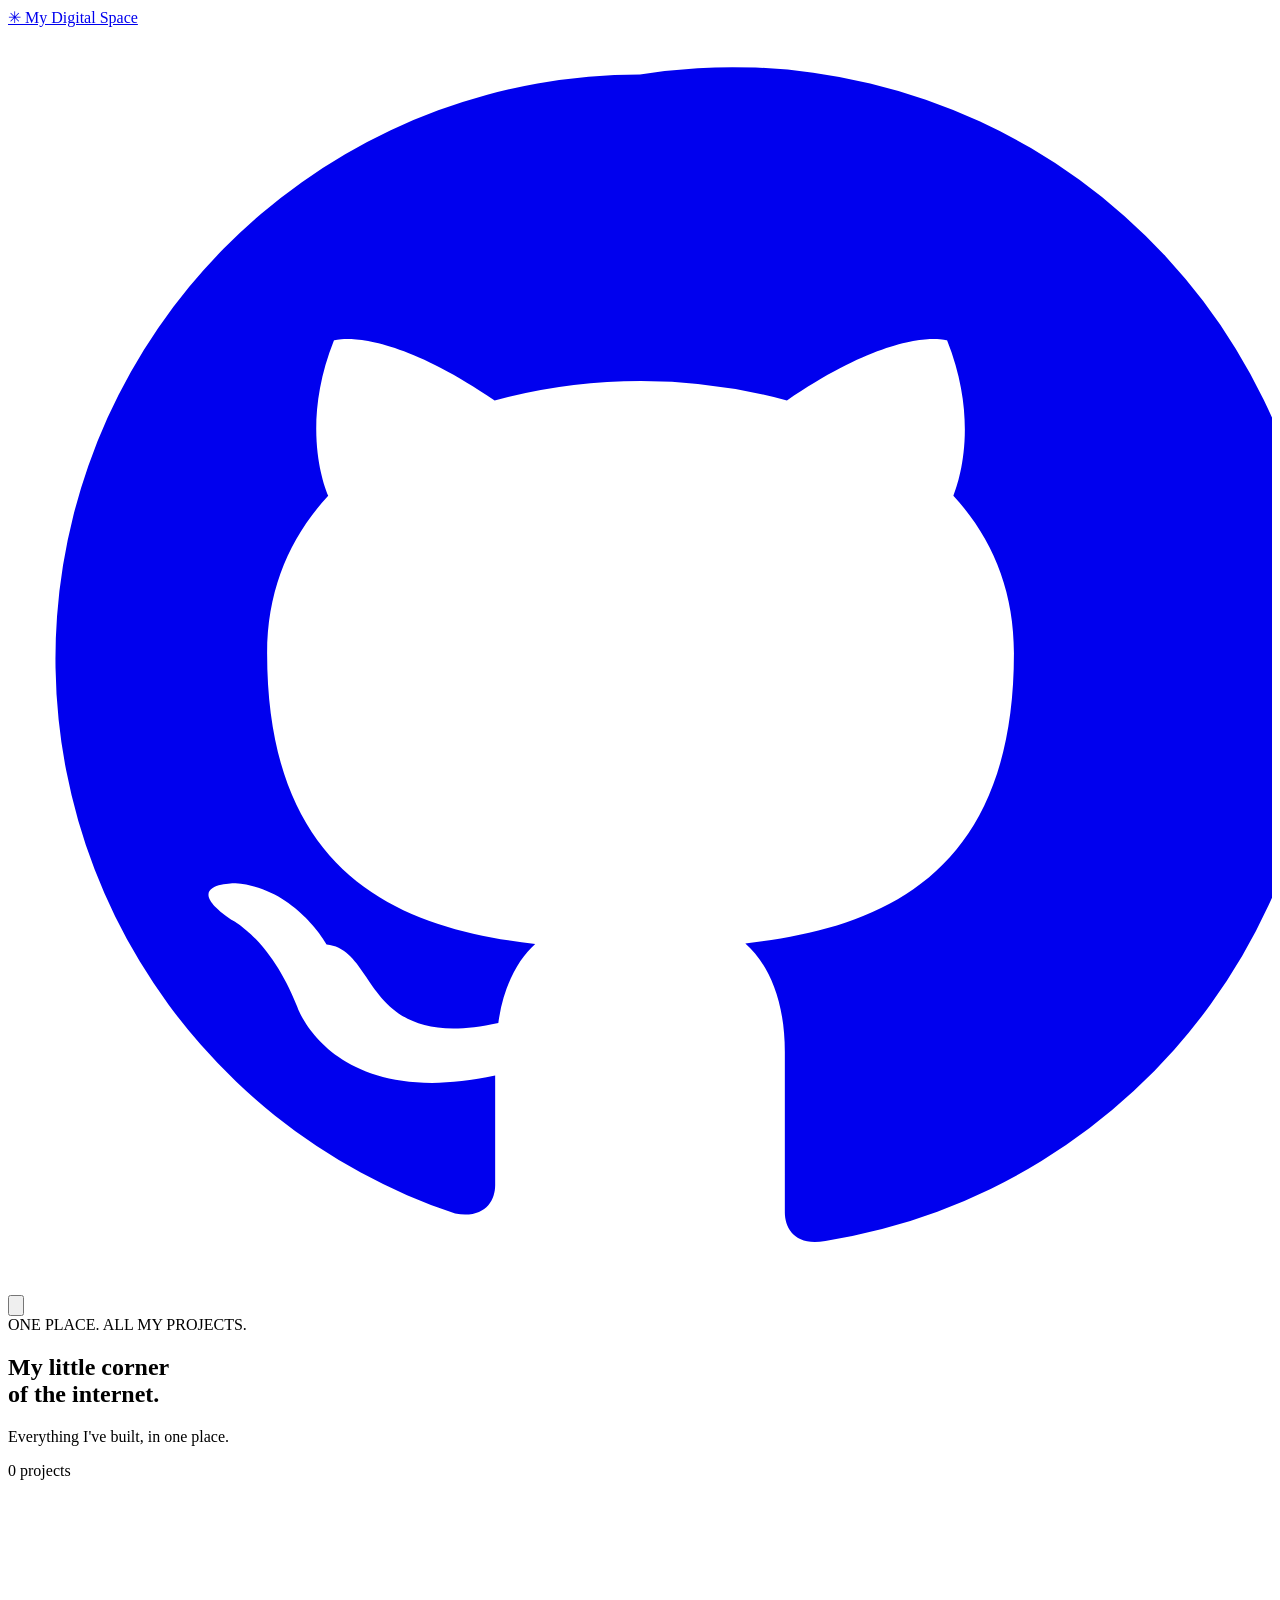
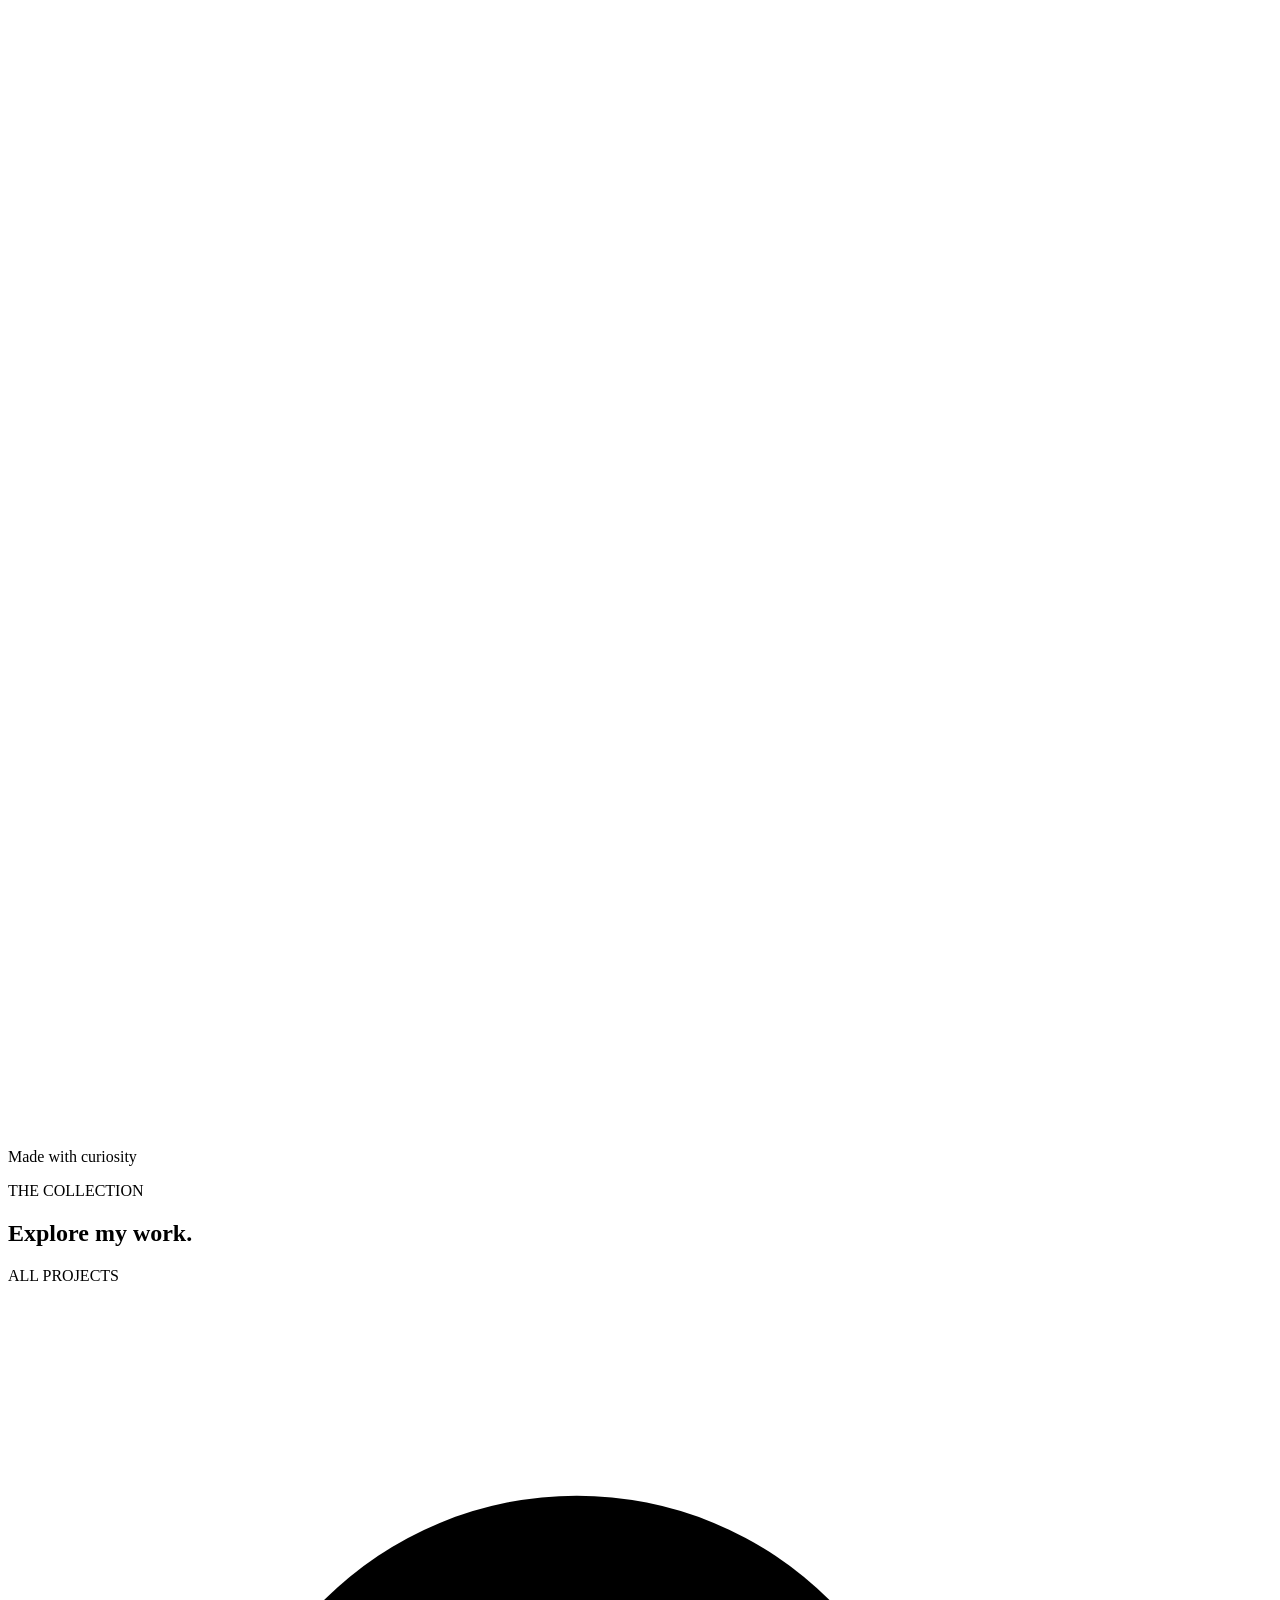
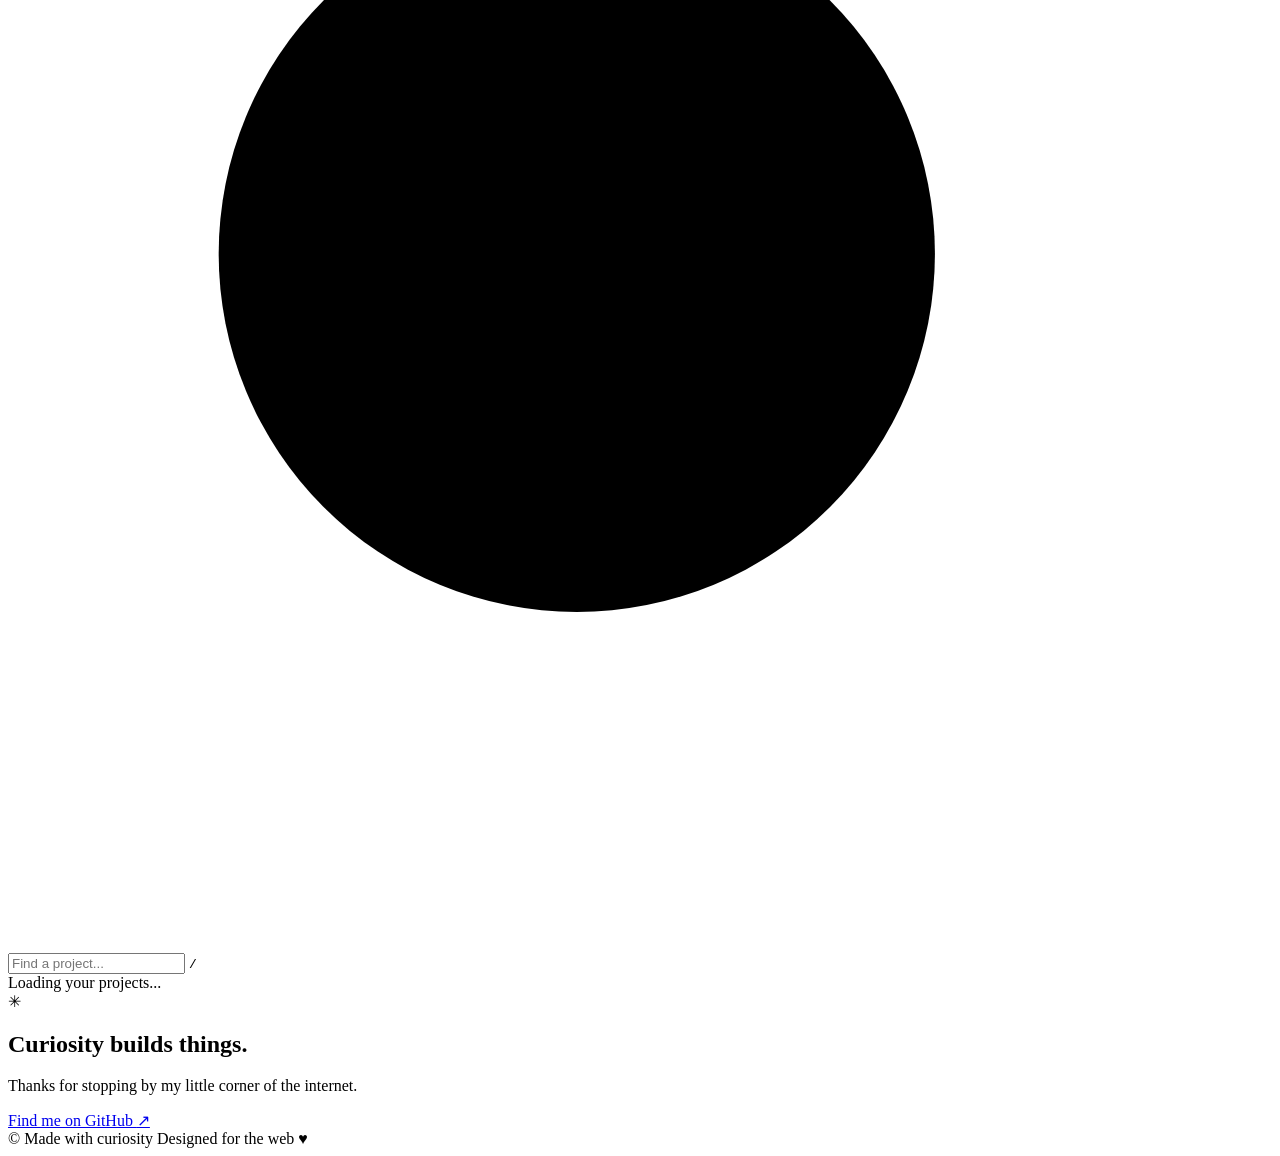
==== projects/index.html @ 829d130a "Create index.html" ====
<!DOCTYPE html>
<html lang="en">
<head>
  <meta charset="UTF-8">
  <meta name="viewport" content="width=device-width, initial-scale=1">
  <meta name="theme-color" content="#f7f5ff">
  <meta name="description" content="Explore all my websites and projects.">
  <title>My Digital Space</title>
  <link rel="icon" href="https://github.com/favicon.ico">
  <link rel="stylesheet" href="./style.css">
  <script src="./app.js" defer></script>
</head>
<body>
  <header class="topbar">
    <a class="brand" href="./" aria-label="Home">
      <span class="brand-mark">✳</span>
      <span id="brand-name">My Digital Space</span>
    </a>

    <div class="top-actions">
      <a class="icon-button github-link"
         href="https://github.com"
         target="_blank" rel="noopener"
         aria-label="GitHub" title="GitHub">
        <svg viewBox="0 0 24 24" aria-hidden="true">
          <path fill="currentColor"
            d="M12 .9a11.1 11.1 0 0 0-3.51 21.63c.56.1.76-.24.76-.54v-2.08c-3.1.67-3.76-1.31-3.76-1.31-.51-1.3-1.25-1.65-1.25-1.65-1.02-.7.08-.69.08-.69 1.13.08 1.73 1.16 1.73 1.16 1 .1.66 2.06 3.26 1.49.1-.73.39-1.22.7-1.5-2.48-.28-5.09-1.24-5.09-5.52 0-1.22.44-2.21 1.16-2.99-.12-.28-.5-1.42.11-2.95 0 0 .94-.3 3.05 1.14a10.6 10.6 0 0 1 5.55 0c2.11-1.44 3.04-1.14 3.04-1.14.61 1.53.23 2.67.12 2.95.72.78 1.15 1.77 1.15 2.99 0 4.29-2.61 5.23-5.1 5.51.4.35.75 1.02.75 2.06v3.05c0 .3.2.65.77.54A11.1 11.1 0 0 0 12 .9Z"/>
        </svg>
      </a>

      <button class="icon-button" id="theme-toggle"
        type="button" aria-label="Switch color theme"
        title="Switch theme">
        <svg class="theme-icon" viewBox="0 0 24 24"
          aria-hidden="true">
          <path d="M12 3v2m0 14v2M3 12h2m14 0h2M5.64 5.64l1.42 1.42m9.88 9.88 1.42 1.42m0-12.72-1.42 1.42m-9.88 9.88-1.42 1.42M12 7a5 5 0 1 0 0 10 5 5 0 0 0 0-10Z"/>
        </svg>
      </button>
    </div>
  </header>

  <main class="page-shell">
    <section class="hero reveal">
      <div class="eyebrow">
        <span class="status-dot"></span>
        ONE PLACE. ALL MY PROJECTS.
      </div>

      <h1 id="hero-title">
        My little corner<br>
        of the <span class="gradient-text">internet.</span>
      </h1>

      <p class="hero-description" id="hero-subtitle">
        Everything I've built, in one place.
      </p>

      <div class="hero-meta">
        <span class="meta-pill">
          <span class="status-dot"></span>
          <span id="project-count">0 projects</span>
        </span>
        <span class="meta-pill">
          <svg viewBox="0 0 24 24" aria-hidden="true">
            <path d="M12 3v18M3 12h18"/>
          </svg>
          Made with curiosity
        </span>
      </div>
    </section>

    <section class="directory-section" aria-labelledby="directory-title">
      <div class="section-heading reveal">
        <div>
          <p class="section-kicker">THE COLLECTION</p>
          <h2 id="directory-title">Explore my work<span class="accent-dot">.</span></h2>
        </div>

        <span class="collection-label" id="collection-label">
          ALL PROJECTS
        </span>
      </div>

      <div class="search-wrap reveal">
        <svg viewBox="0 0 24 24" aria-hidden="true">
          <circle cx="10.8" cy="10.8" r="6.8"/>
          <path d="m16 16 4.5 4.5"/>
        </svg>
        <input id="site-search" type="search"
          placeholder="Find a project..."
          aria-label="Search projects"
          autocomplete="off">
        <kbd>/</kbd>
      </div>

      <div id="site-grid" class="site-grid" aria-live="polite">
        <div class="loading-card">Loading your projects...</div>
      </div>

      <p id="empty-state" class="empty-state" hidden>
        No projects found. Try another search.
      </p>
    </section>

    <section class="closing-card reveal">
      <div class="closing-symbol">✳</div>
      <div class="closing-copy">
        <h2>Curiosity builds things.</h2>
        <p>Thanks for stopping by my little corner of the internet.</p>
      </div>
      <a class="text-link github-link" href="https://github.com"
        target="_blank" rel="noopener">
        Find me on GitHub <span aria-hidden="true">↗</span>
      </a>
    </section>
  </main>

  <footer class="footer">
    <span>© <span id="current-year"></span>
      <span id="footer-owner">Made with curiosity</span>
    </span>
    <span>Designed for the web <span class="footer-heart">♥</span></span>
  </footer>

  <noscript>
    <p>This website directory requires JavaScript to load projects.</p>
  </noscript>
</body>
</html>
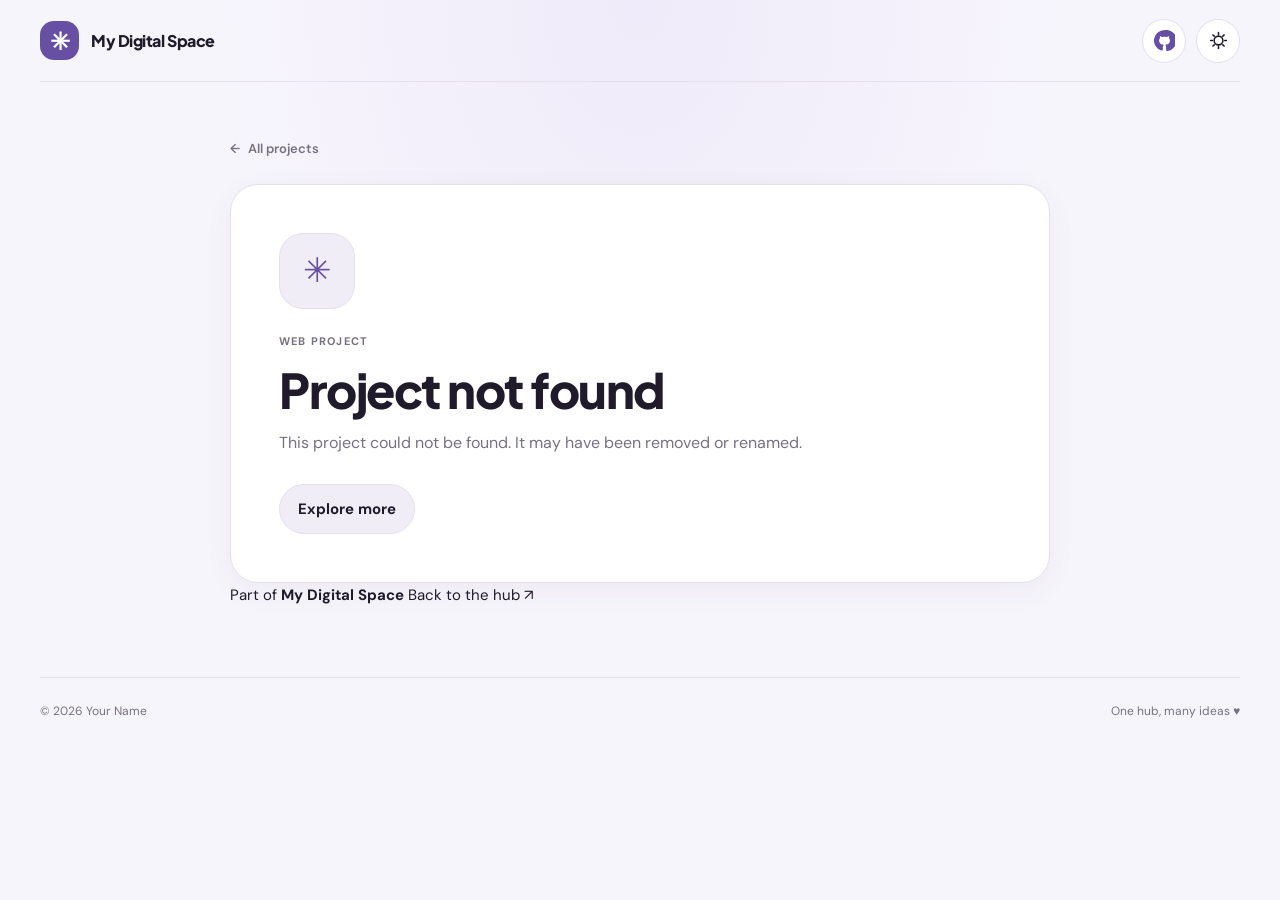
==== commit ecf7646e: "Update index.html" ====
--- a/projects/index.html
+++ b/projects/index.html
@@ -4,24 +4,23 @@
   <meta charset="UTF-8">
   <meta name="viewport" content="width=device-width, initial-scale=1">
   <meta name="theme-color" content="#f7f5ff">
-  <meta name="description" content="Explore all my websites and projects.">
-  <title>My Digital Space</title>
-  <link rel="icon" href="https://github.com/favicon.ico">
-  <link rel="stylesheet" href="./style.css">
-  <script src="./app.js" defer></script>
+  <meta name="description" content="Explore one of my projects.">
+  <title>Project | My Digital Space</title>
+  <link rel="stylesheet" href="../style.css">
+  <script src="../app.js" defer></script>
 </head>
 <body>
   <header class="topbar">
-    <a class="brand" href="./" aria-label="Home">
+    <a class="brand" href="../" aria-label="Back to home">
       <span class="brand-mark">✳</span>
       <span id="brand-name">My Digital Space</span>
     </a>
 
     <div class="top-actions">
       <a class="icon-button github-link"
-         href="https://github.com"
-         target="_blank" rel="noopener"
-         aria-label="GitHub" title="GitHub">
+        href="https://github.com"
+        target="_blank" rel="noopener"
+        aria-label="GitHub" title="GitHub">
         <svg viewBox="0 0 24 24" aria-hidden="true">
           <path fill="currentColor"
             d="M12 .9a11.1 11.1 0 0 0-3.51 21.63c.56.1.76-.24.76-.54v-2.08c-3.1.67-3.76-1.31-3.76-1.31-.51-1.3-1.25-1.65-1.25-1.65-1.02-.7.08-.69.08-.69 1.13.08 1.73 1.16 1.73 1.16 1 .1.66 2.06 3.26 1.49.1-.73.39-1.22.7-1.5-2.48-.28-5.09-1.24-5.09-5.52 0-1.22.44-2.21 1.16-2.99-.12-.28-.5-1.42.11-2.95 0 0 .94-.3 3.05 1.14a10.6 10.6 0 0 1 5.55 0c2.11-1.44 3.04-1.14 3.04-1.14.61 1.53.23 2.67.12 2.95.72.78 1.15 1.77 1.15 2.99 0 4.29-2.61 5.23-5.1 5.51.4.35.75 1.02.75 2.06v3.05c0 .3.2.65.77.54A11.1 11.1 0 0 0 12 .9Z"/>
@@ -39,79 +38,63 @@
     </div>
   </header>
 
-  <main class="page-shell">
-    <section class="hero reveal">
-      <div class="eyebrow">
-        <span class="status-dot"></span>
-        ONE PLACE. ALL MY PROJECTS.
+  <main class="project-shell">
+    <a class="back-link reveal" href="../">
+      <span aria-hidden="true">←</span> All projects
+    </a>
+
+    <section class="project-hero reveal">
+      <div class="project-icon-frame" id="project-icon-frame">
+        <span id="project-fallback-icon">✳</span>
       </div>
 
-      <h1 id="hero-title">
-        My little corner<br>
-        of the <span class="gradient-text">internet.</span>
-      </h1>
+      <div class="project-category" id="project-category">
+        WEB PROJECT
+      </div>
 
-      <p class="hero-description" id="hero-subtitle">
-        Everything I've built, in one place.
+      <h1 id="project-title">Loading project...</h1>
+      <p class="project-description" id="project-description">
+        Just a moment...
       </p>
 
-      <div class="hero-meta">
-        <span class="meta-pill">
-          <span class="status-dot"></span>
-          <span id="project-count">0 projects</span>
-        </span>
-        <span class="meta-pill">
-          <svg viewBox="0 0 24 24" aria-hidden="true">
-            <path d="M12 3v18M3 12h18"/>
-          </svg>
-          Made with curiosity
-        </span>
+      <div class="project-actions">
+        <a id="visit-project" class="primary-button"
+          href="../" target="_blank" rel="noopener">
+          Visit website <span aria-hidden="true">↗</span>
+        </a>
+        <a class="secondary-button" href="../">
+          Explore more
+        </a>
       </div>
     </section>
 
-    <section class="directory-section" aria-labelledby="directory-title">
-      <div class="section-heading reveal">
-        <div>
-          <p class="section-kicker">THE COLLECTION</p>
-          <h2 id="directory-title">Explore my work<span class="accent-dot">.</span></h2>
-        </div>
-
-        <span class="collection-label" id="collection-label">
-          ALL PROJECTS
-        </span>
+    <section class="star-card reveal" id="star-card" hidden>
+      <div class="star-icon-wrap" aria-hidden="true">
+        <svg viewBox="0 0 24 24">
+          <path d="m12 3 2.8 5.7 6.2.9-4.5 4.4 1.1 6.2-5.6-3-5.6 3 1.1-6.2L3 9.6l6.2-.9L12 3Z"/>
+        </svg>
       </div>
 
-      <div class="search-wrap reveal">
-        <svg viewBox="0 0 24 24" aria-hidden="true">
-          <circle cx="10.8" cy="10.8" r="6.8"/>
-          <path d="m16 16 4.5 4.5"/>
-        </svg>
-        <input id="site-search" type="search"
-          placeholder="Find a project..."
-          aria-label="Search projects"
-          autocomplete="off">
-        <kbd>/</kbd>
+      <div class="star-copy">
+        <h2>Enjoying my projects?</h2>
+        <p id="star-message">
+          If you like my projects, consider starring my repo.
+        </p>
       </div>
 
-      <div id="site-grid" class="site-grid" aria-live="polite">
-        <div class="loading-card">Loading your projects...</div>
-      </div>
-
-      <p id="empty-state" class="empty-state" hidden>
-        No projects found. Try another search.
-      </p>
+      <a id="star-link" class="star-button"
+        href="https://github.com"
+        target="_blank" rel="noopener">
+        <svg viewBox="0 0 24 24" aria-hidden="true">
+          <path d="m12 3 2.8 5.7 6.2.9-4.5 4.4 1.1 6.2-5.6-3-5.6 3 1.1-6.2L3 9.6l6.2-.9L12 3Z"/>
+        </svg>
+        Star on GitHub
+      </a>
     </section>
 
-    <section class="closing-card reveal">
-      <div class="closing-symbol">✳</div>
-      <div class="closing-copy">
-        <h2>Curiosity builds things.</h2>
-        <p>Thanks for stopping by my little corner of the internet.</p>
-      </div>
-      <a class="text-link github-link" href="https://github.com"
-        target="_blank" rel="noopener">
-        Find me on GitHub <span aria-hidden="true">↗</span>
-      </a>
+    <section class="project-footer reveal">
+      <span>Part of <strong id="project-owner">My Digital Space</strong></span>
+      <a href="../">Back to the hub ↗</a>
     </section>
   </main>
 
@@ -119,11 +102,11 @@
     <span>© <span id="current-year"></span>
       <span id="footer-owner">Made with curiosity</span>
     </span>
-    <span>Designed for the web <span class="footer-heart">♥</span></span>
+    <span>One hub, many ideas <span class="footer-heart">♥</span></span>
   </footer>
 
   <noscript>
-    <p>This website directory requires JavaScript to load projects.</p>
+    <p>This project page requires JavaScript to load project information.</p>
   </noscript>
 </body>
 </html>
--- a/style.css
+++ b/style.css
@@ -0,0 +1,1013 @@
+@import url('https://fonts.googleapis.com/css2?family=DM+Sans:wght@400;500;600;700&family=Plus+Jakarta+Sans:wght@400;500;600;700;800&display=swap');
+
+:root {
+  color-scheme: light;
+  --bg: #f7f5fc;
+  --surface: #fff;
+  --surface-2: #f0edf7;
+  --surface-3: #e9e4f2;
+  --text: #201b2b;
+  --muted: #777181;
+  --line: #e6e0ed;
+  --primary: #6750a4;
+  --on-primary: #fff;
+  --accent: #a18bda;
+  --shadow: 0 8px 28px rgba(47, 34, 74, .055);
+  --shadow-hover: 0 18px 42px rgba(47, 34, 74, .12);
+  --radius-xl: 28px;
+  --radius-lg: 22px;
+  --radius-md: 16px;
+  --page-width: 1080px;
+}
+
+:root[data-theme="dark"] {
+  color-scheme: dark;
+  --bg: #14121a;
+  --surface: #201d28;
+  --surface-2: #2a2534;
+  --surface-3: #383044;
+  --text: #f2edf8;
+  --muted: #b1a8be;
+  --line: #393241;
+  --primary: #d0bcff;
+  --on-primary: #30234f;
+  --accent: #b6a0f4;
+  --shadow: 0 8px 28px rgba(0, 0, 0, .16);
+  --shadow-hover: 0 18px 42px rgba(0, 0, 0, .3);
+}
+
+*,
+*::before,
+*::after {
+  box-sizing: border-box;
+}
+
+html {
+  min-height: 100%;
+  scroll-behavior: smooth;
+  scroll-padding-top: 90px;
+}
+
+body {
+  margin: 0;
+  min-height: 100vh;
+  overflow-x: hidden;
+  background:
+    radial-gradient(ellipse at 50% 0%, rgba(166, 143, 226, .10), transparent 48%),
+    var(--bg);
+  color: var(--text);
+  font-family: 'DM Sans', sans-serif;
+  font-size: 15px;
+  line-height: 1.6;
+  transition: background-color .25s ease, color .25s ease;
+}
+
+button,
+input,
+a {
+  font: inherit;
+}
+
+a {
+  color: inherit;
+  text-decoration: none;
+}
+
+button,
+a,
+input {
+  -webkit-tap-highlight-color: transparent;
+}
+
+button:focus-visible,
+a:focus-visible,
+input:focus-visible {
+  outline: 3px solid var(--accent);
+  outline-offset: 4px;
+}
+
+svg {
+  width: 22px;
+  height: 22px;
+  fill: none;
+  stroke: currentColor;
+  stroke-width: 1.8;
+  stroke-linecap: round;
+  stroke-linejoin: round;
+}
+
+[hidden] {
+  display: none !important;
+}
+
+.topbar {
+  width: min(calc(100% - 48px), 1200px);
+  min-height: 82px;
+  margin: auto;
+  display: flex;
+  align-items: center;
+  justify-content: space-between;
+  gap: 20px;
+  border-bottom: 1px solid var(--line);
+}
+
+.brand {
+  display: inline-flex;
+  align-items: center;
+  gap: 12px;
+  min-width: 0;
+  font-family: 'Plus Jakarta Sans', sans-serif;
+  font-size: 16px;
+  font-weight: 800;
+  letter-spacing: -.45px;
+}
+
+.brand-mark {
+  width: 39px;
+  height: 39px;
+  flex: 0 0 auto;
+  display: grid;
+  place-items: center;
+  border-radius: 14px;
+  background: var(--primary);
+  color: var(--on-primary);
+  font-size: 24px;
+}
+
+.top-actions {
+  display: flex;
+  align-items: center;
+  gap: 10px;
+}
+
+.icon-button {
+  width: 44px;
+  height: 44px;
+  display: grid;
+  place-items: center;
+  border: 1px solid var(--line);
+  border-radius: 50%;
+  background: var(--surface);
+  color: var(--text);
+  cursor: pointer;
+  transition: transform .2s ease, background .2s ease;
+}
+
+.icon-button:hover {
+  background: var(--surface-2);
+  transform: rotate(-8deg);
+}
+
+.icon-button svg {
+  width: 21px;
+  height: 21px;
+}
+
+.page-shell {
+  width: min(calc(100% - 48px), var(--page-width));
+  margin: 0 auto;
+}
+
+.hero {
+  padding: 98px 0 78px;
+  text-align: center;
+}
+
+.eyebrow {
+  display: inline-flex;
+  align-items: center;
+  justify-content: center;
+  gap: 9px;
+  padding: 9px 15px;
+  border: 1px solid var(--line);
+  border-radius: 999px;
+  background: var(--surface);
+  color: var(--muted);
+  font-size: 10px;
+  font-weight: 700;
+  letter-spacing: 1.5px;
+}
+
+.status-dot {
+  width: 7px;
+  height: 7px;
+  display: inline-block;
+  flex: 0 0 auto;
+  border-radius: 50%;
+  background: #50b995;
+  box-shadow: 0 0 0 4px rgba(80, 185, 149, .12);
+}
+
+h1,
+h2,
+p {
+  margin-top: 0;
+}
+
+.hero h1 {
+  margin: 27px 0 18px;
+  font-family: 'Plus Jakarta Sans', sans-serif;
+  font-size: clamp(44px, 7.5vw, 78px);
+  font-weight: 800;
+  line-height: 1.09;
+  letter-spacing: -4px;
+}
+
+.gradient-text {
+  color: var(--primary);
+  background: linear-gradient(100deg, var(--primary), var(--accent));
+  -webkit-background-clip: text;
+  background-clip: text;
+  -webkit-text-fill-color: transparent;
+}
+
+.hero-description {
+  max-width: 530px;
+  margin: 0 auto;
+  color: var(--muted);
+  font-size: 17px;
+  line-height: 1.8;
+}
+
+.hero-meta {
+  display: flex;
+  justify-content: center;
+  flex-wrap: wrap;
+  gap: 10px;
+  margin-top: 28px;
+}
+
+.meta-pill {
+  display: inline-flex;
+  align-items: center;
+  gap: 9px;
+  padding: 9px 14px;
+  border: 1px solid var(--line);
+  border-radius: 999px;
+  background: var(--surface);
+  color: var(--muted);
+  font-size: 12px;
+}
+
+.meta-pill svg {
+  width: 15px;
+  height: 15px;
+}
+
+.directory-section {
+  padding-bottom: 62px;
+}
+
+.section-heading {
+  display: flex;
+  align-items: end;
+  justify-content: space-between;
+  gap: 20px;
+  margin-bottom: 26px;
+}
+
+.section-kicker {
+  margin-bottom: 7px;
+  color: var(--muted);
+  font-size: 10px;
+  font-weight: 700;
+  letter-spacing: 1.8px;
+}
+
+.section-heading h2 {
+  margin-bottom: 0;
+  font-family: 'Plus Jakarta Sans', sans-serif;
+  font-size: clamp(24px, 4vw, 33px);
+  font-weight: 800;
+  letter-spacing: -1.3px;
+}
+
+.accent-dot {
+  color: var(--primary);
+}
+
+.collection-label {
+  padding: 8px 12px;
+  border-radius: 999px;
+  background: var(--surface-2);
+  color: var(--muted);
+  font-size: 10px;
+  font-weight: 700;
+  letter-spacing: .8px;
+  white-space: nowrap;
+}
+
+.search-wrap {
+  display: flex;
+  align-items: center;
+  gap: 13px;
+  max-width: 100%;
+  height: 55px;
+  margin-bottom: 24px;
+  padding: 0 17px;
+  border: 1px solid var(--line);
+  border-radius: var(--radius-md);
+  background: var(--surface);
+  transition: border-color .2s ease, box-shadow .2s ease;
+}
+
+.search-wrap:focus-within {
+  border-color: var(--accent);
+  box-shadow: 0 0 0 4px rgba(161, 139, 218, .12);
+}
+
+.search-wrap > svg {
+  flex: 0 0 auto;
+  color: var(--muted);
+}
+
+.search-wrap input {
+  width: 100%;
+  min-width: 0;
+  height: 100%;
+  padding: 0;
+  border: 0;
+  outline: none;
+  background: transparent;
+  color: var(--text);
+}
+
+.search-wrap input:focus-visible {
+  outline: none;
+}
+
+.search-wrap input::placeholder {
+  color: var(--muted);
+}
+
+.search-wrap kbd {
+  padding: 3px 8px;
+  border: 1px solid var(--line);
+  border-radius: 7px;
+  background: var(--surface-2);
+  color: var(--muted);
+  font-size: 12px;
+}
+
+.site-grid {
+  display: grid;
+  grid-template-columns: repeat(3, minmax(0, 1fr));
+  align-items: stretch;
+  gap: 18px;
+}
+
+.site-card {
+  position: relative;
+  min-width: 0;
+  min-height: 230px;
+  display: flex;
+  flex-direction: column;
+  padding: 22px;
+  overflow: hidden;
+  border: 1px solid var(--line);
+  border-radius: var(--radius-lg);
+  background: var(--surface);
+  box-shadow: var(--shadow);
+  transition: transform .25s ease, border-color .25s ease, box-shadow .25s ease, background-color .25s ease;
+  animation: card-appear .45s both;
+}
+
+.site-card::before {
+  position: absolute;
+  top: -60px;
+  right: -60px;
+  width: 140px;
+  height: 140px;
+  border-radius: 50%;
+  background: var(--primary);
+  opacity: .045;
+  content: "";
+  pointer-events: none;
+  transition: transform .3s ease;
+}
+
+.site-card:hover {
+  transform: translateY(-5px);
+  border-color: var(--accent);
+  box-shadow: var(--shadow-hover);
+}
+
+.site-card:hover::before {
+  transform: scale(1.7);
+}
+
+.card-top {
+  display: flex;
+  align-items: flex-start;
+  justify-content: space-between;
+  gap: 12px;
+}
+
+.site-icon {
+  width: 51px;
+  height: 51px;
+  display: grid;
+  place-items: center;
+  flex: 0 0 auto;
+  overflow: hidden;
+  border: 1px solid var(--line);
+  border-radius: 17px;
+  background: var(--surface-2);
+  color: var(--primary);
+  font-size: 25px;
+  font-weight: 700;
+}
+
+.site-icon img {
+  width: 100%;
+  height: 100%;
+  padding: 9px;
+  object-fit: contain;
+}
+
+.featured-badge {
+  max-width: 60%;
+  padding: 5px 9px;
+  border-radius: 999px;
+  background: var(--surface-2);
+  color: var(--primary);
+  font-size: 10px;
+  font-weight: 700;
+  text-align: center;
+}
+
+.card-copy {
+  min-width: 0;
+  margin-top: 21px;
+}
+
+.card-copy h3 {
+  margin: 0 0 7px;
+  font-family: 'Plus Jakarta Sans', sans-serif;
+  font-size: 17px;
+  font-weight: 700;
+  letter-spacing: -.35px;
+  overflow-wrap: break-word;
+  word-break: normal;
+}
+
+.card-copy p {
+  display: -webkit-box;
+  overflow: hidden;
+  -webkit-box-orient: vertical;
+  -webkit-line-clamp: 2;
+  margin: 0;
+  color: var(--muted);
+  font-size: 12px;
+  line-height: 1.8;
+  overflow-wrap: break-word;
+}
+
+.card-bottom {
+  display: flex;
+  align-items: center;
+  justify-content: space-between;
+  gap: 10px;
+  margin-top: auto;
+  padding-top: 20px;
+}
+
+.category-label {
+  max-width: 80%;
+  min-width: 0;
+  overflow: hidden;
+  color: var(--muted);
+  font-size: 10px;
+  font-weight: 700;
+  letter-spacing: .7px;
+  text-overflow: ellipsis;
+  white-space: nowrap;
+}
+
+.card-arrow {
+  width: 32px;
+  height: 32px;
+  display: grid;
+  flex: 0 0 auto;
+  place-items: center;
+  border-radius: 50%;
+  background: var(--surface-2);
+  color: var(--text);
+  transition: background .2s ease, transform .2s ease;
+}
+
+.site-card:hover .card-arrow {
+  background: var(--primary);
+  color: var(--on-primary);
+  transform: translate(2px, -2px);
+}
+
+.loading-card {
+  grid-column: 1 / -1;
+  padding: 36px;
+  border: 1px dashed var(--line);
+  border-radius: var(--radius-lg);
+  color: var(--muted);
+  text-align: center;
+}
+
+.empty-state {
+  padding: 30px;
+  color: var(--muted);
+  text-align: center;
+}
+
+.closing-card {
+  display: flex;
+  align-items: center;
+  gap: 20px;
+  padding: 28px;
+  border: 1px solid var(--line);
+  border-radius: var(--radius-xl);
+  background: var(--surface);
+  box-shadow: var(--shadow);
+}
+
+.closing-symbol {
+  width: 52px;
+  height: 52px;
+  display: grid;
+  flex: 0 0 auto;
+  place-items: center;
+  border-radius: 18px;
+  background: var(--surface-2);
+  color: var(--primary);
+  font-size: 29px;
+}
+
+.closing-copy {
+  min-width: 0;
+  flex: 1;
+}
+
+.closing-copy h2 {
+  margin-bottom: 4px;
+  font-family: 'Plus Jakarta Sans', sans-serif;
+  font-size: 17px;
+}
+
+.closing-copy p {
+  margin-bottom: 0;
+  color: var(--muted);
+  font-size: 12px;
+}
+
+.text-link {
+  color: var(--primary);
+  font-size: 12px;
+  font-weight: 700;
+  white-space: nowrap;
+}
+
+.text-link span {
+  margin-left: 4px;
+}
+
+.footer {
+  width: min(calc(100% - 48px), 1200px);
+  margin: 0 auto;
+  padding: 24px 0 30px;
+  display: flex;
+  align-items: center;
+  justify-content: space-between;
+  gap: 16px;
+  border-top: 1px solid var(--line);
+  color: var(--muted);
+  font-size: 12px;
+}
+
+.footer p {
+  margin: 0;
+}
+
+.github-link {
+  color: var(--primary);
+  font-weight: 700;
+}
+
+/* Project details page */
+.project-shell {
+  width: min(calc(100% - 48px), 820px);
+  margin: 0 auto;
+  padding: 54px 0 70px;
+}
+
+.back-link {
+  display: inline-flex;
+  align-items: center;
+  gap: 8px;
+  margin-bottom: 24px;
+  color: var(--muted);
+  font-size: 13px;
+  font-weight: 600;
+}
+
+.project-card,
+.project-hero,
+.project-panel {
+  border: 1px solid var(--line);
+  border-radius: var(--radius-xl);
+  background: var(--surface);
+  box-shadow: var(--shadow);
+}
+
+.project-hero {
+  padding: clamp(24px, 5vw, 48px);
+}
+
+.project-icon-frame {
+  width: 76px;
+  height: 76px;
+  display: grid;
+  place-items: center;
+  overflow: hidden;
+  border: 1px solid var(--line);
+  border-radius: 24px;
+  background: var(--surface-2);
+  color: var(--primary);
+  font-size: 34px;
+}
+
+.project-icon-frame img {
+  width: 100%;
+  height: 100%;
+  object-fit: contain;
+}
+
+.project-category {
+  display: inline-block;
+  margin-top: 24px;
+  color: var(--muted);
+  font-size: 11px;
+  font-weight: 700;
+  letter-spacing: 1.2px;
+}
+
+.project-title,
+#project-title {
+  margin: 10px 0 12px;
+  font-family: 'Plus Jakarta Sans', sans-serif;
+  font-size: clamp(30px, 6vw, 48px);
+  font-weight: 800;
+  line-height: 1.15;
+  letter-spacing: -1.5px;
+  overflow-wrap: anywhere;
+}
+
+.project-description,
+#project-description {
+  max-width: 620px;
+  margin-bottom: 26px;
+  color: var(--muted);
+  font-size: 16px;
+  line-height: 1.8;
+  overflow-wrap: break-word;
+}
+
+.project-actions {
+  display: flex;
+  flex-wrap: wrap;
+  gap: 12px;
+}
+
+.primary-button,
+.secondary-button,
+#visit-project,
+#star-link {
+  min-height: 46px;
+  display: inline-flex;
+  align-items: center;
+  justify-content: center;
+  gap: 9px;
+  padding: 12px 18px;
+  border: 1px solid transparent;
+  border-radius: 999px;
+  background: var(--primary);
+  color: var(--on-primary);
+  font-weight: 700;
+  text-align: center;
+  cursor: pointer;
+  transition: transform .2s ease, opacity .2s ease, background .2s ease;
+}
+
+.primary-button:hover,
+#visit-project:hover,
+#star-link:hover {
+  transform: translateY(-2px);
+  opacity: .92;
+}
+
+.secondary-button {
+  border-color: var(--line);
+  background: var(--surface-2);
+  color: var(--text);
+}
+
+.project-panel {
+  margin-top: 20px;
+  padding: 24px;
+}
+
+.project-panel h2 {
+  margin-bottom: 8px;
+  font-family: 'Plus Jakarta Sans', sans-serif;
+  font-size: 19px;
+}
+
+.project-panel p {
+  margin-bottom: 0;
+  color: var(--muted);
+}
+
+#star-card {
+  margin-top: 20px;
+  padding: 24px;
+  border: 1px solid var(--line);
+  border-radius: var(--radius-xl);
+  background: var(--surface);
+  box-shadow: var(--shadow);
+}
+
+#star-card h2 {
+  margin-bottom: 8px;
+  font-family: 'Plus Jakarta Sans', sans-serif;
+  font-size: 20px;
+}
+
+#star-message {
+  color: var(--muted);
+}
+
+#star-link svg {
+  width: 18px;
+  height: 18px;
+}
+
+/* Tablets */
+@media (max-width: 900px) {
+  .page-shell {
+    width: min(calc(100% - 36px), var(--page-width));
+  }
+
+  .topbar,
+  .footer {
+    width: calc(100% - 36px);
+  }
+
+  .site-grid {
+    grid-template-columns: repeat(2, minmax(0, 1fr));
+    gap: 16px;
+  }
+
+  .hero {
+    padding: 72px 0 56px;
+  }
+
+  .hero h1 {
+    letter-spacing: -2px;
+  }
+}
+
+/* Mobile: one project card per row */
+@media screen and (max-width: 600px) {
+  .page-shell {
+    width: calc(100% - 32px);
+  }
+
+  .topbar,
+  .footer {
+    width: calc(100% - 32px);
+  }
+
+  .topbar {
+    min-height: 68px;
+    gap: 10px;
+  }
+
+  .brand {
+    gap: 9px;
+    font-size: 14px;
+  }
+
+  .brand-mark {
+    width: 36px;
+    height: 36px;
+    border-radius: 12px;
+    font-size: 21px;
+  }
+
+  .top-actions {
+    gap: 7px;
+  }
+
+  .icon-button {
+    width: 42px;
+    height: 42px;
+  }
+
+  .site-grid {
+    grid-template-columns: minmax(0, 1fr) !important;
+    gap: 14px;
+  }
+
+  .site-card {
+    width: 100%;
+    min-width: 0;
+    min-height: 190px;
+    padding: 20px;
+    border-radius: var(--radius-lg);
+  }
+
+  .card-top {
+    align-items: center;
+  }
+
+  .card-copy {
+    margin-top: 17px;
+  }
+
+  .card-copy h3 {
+    font-size: 19px;
+    overflow-wrap: break-word;
+    word-break: normal;
+  }
+
+  .card-copy p {
+    font-size: 13px;
+    overflow-wrap: break-word;
+    word-break: normal;
+  }
+
+  .card-bottom {
+    padding-top: 18px;
+  }
+
+  .hero {
+    padding: 54px 0 42px;
+  }
+
+  .hero h1 {
+    margin-top: 22px;
+    font-size: clamp(34px, 9vw, 48px);
+    line-height: 1.15;
+    letter-spacing: -1.8px;
+    overflow-wrap: anywhere;
+  }
+
+  .hero-description {
+    font-size: 15px;
+  }
+
+  .hero-meta {
+    gap: 8px;
+    margin-top: 22px;
+  }
+
+  .meta-pill {
+    max-width: 100%;
+  }
+
+  .section-heading {
+    align-items: flex-start;
+    gap: 10px;
+    margin-bottom: 20px;
+  }
+
+  .section-heading h2 {
+    font-size: 24px;
+    letter-spacing: -.8px;
+  }
+
+  .collection-label {
+    max-width: 45%;
+    white-space: normal;
+    text-align: center;
+  }
+
+  .search-wrap {
+    height: 52px;
+    margin-bottom: 18px;
+    padding: 0 13px;
+  }
+
+  .search-wrap kbd {
+    display: none;
+  }
+
+  .directory-section {
+    padding-bottom: 40px;
+  }
+
+  .closing-card {
+    align-items: flex-start;
+    flex-wrap: wrap;
+    gap: 14px;
+    padding: 20px;
+  }
+
+  .closing-copy {
+    min-width: 0;
+  }
+
+  .text-link {
+    margin-left: 66px;
+  }
+
+  .footer {
+    flex-wrap: wrap;
+    gap: 12px;
+    padding-bottom: 20px;
+  }
+
+  .project-shell {
+    width: calc(100% - 32px);
+    padding: 32px 0 48px;
+  }
+
+  .project-hero {
+    padding: 24px;
+    border-radius: var(--radius-lg);
+  }
+
+  .project-actions {
+    flex-direction: column;
+    align-items: stretch;
+  }
+
+  .project-actions a,
+  .project-actions button,
+  #visit-project,
+  #star-link {
+    width: 100%;
+  }
+
+  .project-panel,
+  #star-card {
+    padding: 20px;
+    border-radius: var(--radius-lg);
+  }
+}
+
+/* Very small phones */
+@media (max-width: 360px) {
+  .page-shell,
+  .topbar,
+  .footer,
+  .project-shell {
+    width: calc(100% - 24px);
+  }
+
+  .brand {
+    font-size: 12px;
+  }
+
+  .brand-mark {
+    width: 32px;
+    height: 32px;
+    font-size: 19px;
+  }
+
+  .site-card {
+    padding: 16px;
+  }
+
+  .hero h1 {
+    font-size: 32px;
+    letter-spacing: -1px;
+  }
+
+  .section-heading h2 {
+    font-size: 21px;
+  }
+
+  .project-hero {
+    padding: 18px;
+  }
+}
+
+@keyframes card-appear {
+  from {
+    opacity: 0;
+    transform: translateY(10px);
+  }
+  to {
+    opacity: 1;
+    transform: translateY(0);
+  }
+}
+
+@media (prefers-reduced-motion: reduce) {
+  *,
+  *::before,
+  *::after {
+    scroll-behavior: auto !important;
+    animation-duration: 0.01ms !important;
+    animation-iteration-count: 1 !important;
+    transition-duration: 0.01ms !important;
+  }
+}
